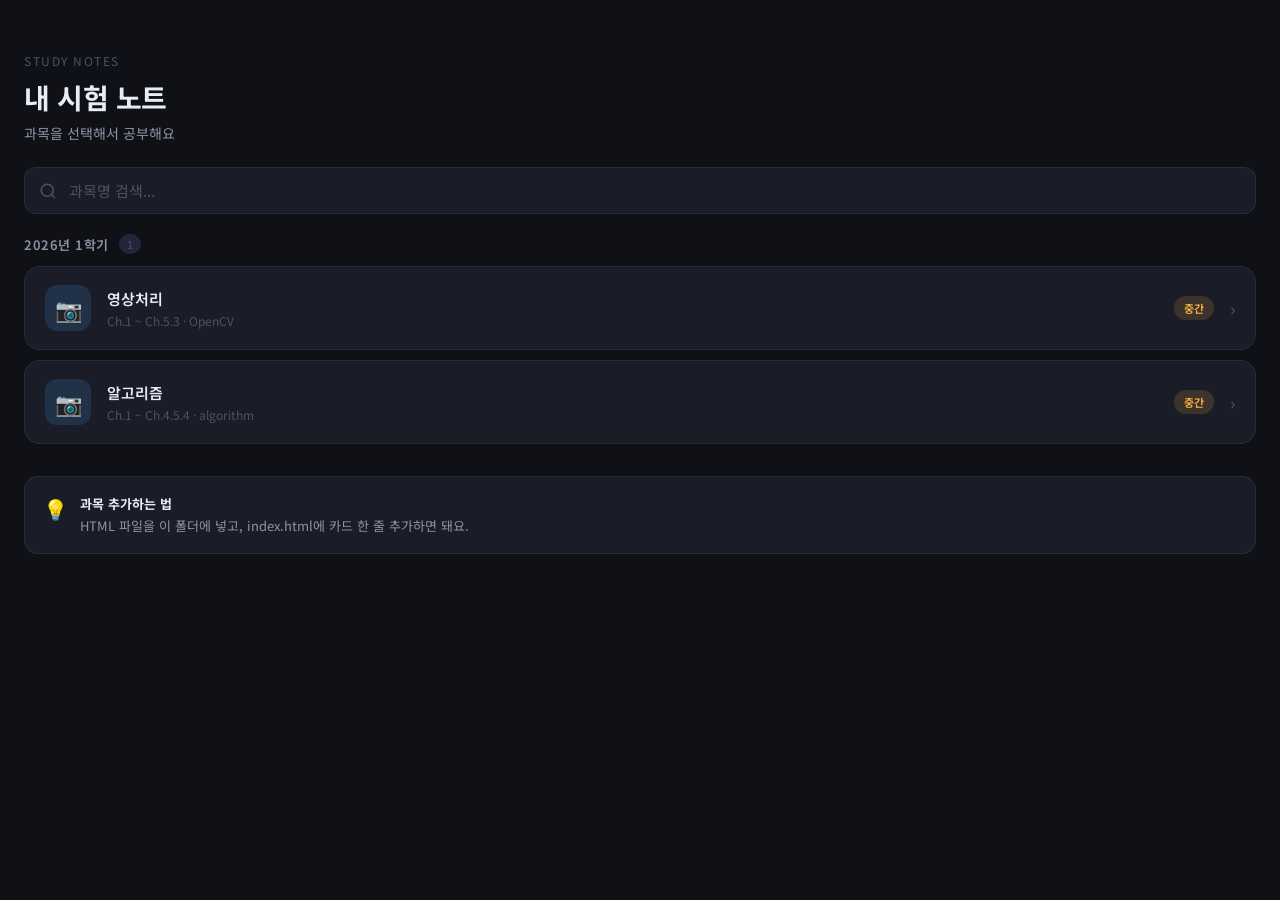
==== index.html @ 45f0d14c "Add files via upload" ====
<!DOCTYPE html>
<html lang="ko">
<head>
<meta charset="UTF-8">
<meta name="viewport" content="width=device-width, initial-scale=1.0, maximum-scale=1.0">
<meta name="apple-mobile-web-app-capable" content="yes">
<meta name="mobile-web-app-capable" content="yes">
<title>내 시험 노트</title>
<style>
  @import url('https://fonts.googleapis.com/css2?family=Noto+Sans+KR:wght@300;400;500;700&display=swap');

  :root {
    --bg: #0f1117;
    --surface: #1a1d27;
    --surface2: #22263a;
    --border: rgba(255,255,255,0.07);
    --text: #e8edf5;
    --text2: #8b95a8;
    --text3: #4a5268;
  }

  * { box-sizing: border-box; margin: 0; padding: 0; -webkit-tap-highlight-color: transparent; }

  body {
    font-family: 'Noto Sans KR', sans-serif;
    background: var(--bg);
    color: var(--text);
    min-height: 100vh;
    padding-bottom: 40px;
  }

  /* 헤더 */
  .header {
    padding: 52px 24px 24px;
  }
  .header-label {
    font-size: 12px;
    color: var(--text3);
    letter-spacing: 1.5px;
    text-transform: uppercase;
    margin-bottom: 8px;
  }
  .header h1 {
    font-size: 28px;
    font-weight: 700;
    letter-spacing: -0.5px;
  }
  .header-sub {
    font-size: 14px;
    color: var(--text2);
    margin-top: 6px;
  }

  /* 검색 */
  .search-wrap {
    padding: 0 24px 20px;
  }
  .search {
    width: 100%;
    background: var(--surface);
    border: 1px solid var(--border);
    border-radius: 12px;
    padding: 12px 16px 12px 44px;
    font-family: 'Noto Sans KR', sans-serif;
    font-size: 15px;
    color: var(--text);
    outline: none;
    -webkit-appearance: none;
    background-image: url("data:image/svg+xml,%3Csvg xmlns='http://www.w3.org/2000/svg' width='18' height='18' viewBox='0 0 24 24' fill='none' stroke='%234a5268' stroke-width='2' stroke-linecap='round' stroke-linejoin='round'%3E%3Ccircle cx='11' cy='11' r='8'/%3E%3Cpath d='m21 21-4.35-4.35'/%3E%3C/svg%3E");
    background-repeat: no-repeat;
    background-position: 14px center;
  }
  .search::placeholder { color: var(--text3); }
  .search:focus { border-color: rgba(255,255,255,0.15); }

  /* 과목 섹션 */
  .section {
    padding: 0 24px;
    margin-bottom: 32px;
  }
  .section-header {
    display: flex;
    align-items: center;
    gap: 10px;
    margin-bottom: 12px;
  }
  .section-title {
    font-size: 13px;
    font-weight: 600;
    color: var(--text2);
    letter-spacing: 0.5px;
  }
  .section-count {
    font-size: 11px;
    color: var(--text3);
    background: var(--surface2);
    padding: 2px 8px;
    border-radius: 20px;
  }

  /* 카드 */
  .card {
    background: var(--surface);
    border: 1px solid var(--border);
    border-radius: 16px;
    padding: 18px 20px;
    margin-bottom: 10px;
    display: flex;
    align-items: center;
    gap: 16px;
    cursor: pointer;
    transition: all 0.15s;
    text-decoration: none;
    color: inherit;
    -webkit-user-select: none;
    user-select: none;
  }
  .card:active {
    transform: scale(0.98);
    background: var(--surface2);
  }

  /* 카드 아이콘 */
  .card-icon {
    width: 46px;
    height: 46px;
    border-radius: 12px;
    display: flex;
    align-items: center;
    justify-content: center;
    font-size: 22px;
    flex-shrink: 0;
  }

  /* 카드 텍스트 */
  .card-body { flex: 1; min-width: 0; }
  .card-title {
    font-size: 15px;
    font-weight: 600;
    color: var(--text);
    margin-bottom: 3px;
    white-space: nowrap;
    overflow: hidden;
    text-overflow: ellipsis;
  }
  .card-sub {
    font-size: 12px;
    color: var(--text3);
  }

  /* 배지 */
  .card-badge {
    font-size: 11px;
    font-weight: 600;
    padding: 4px 10px;
    border-radius: 20px;
    flex-shrink: 0;
  }
  .badge-mid { background: rgba(255,179,71,0.15); color: #ffb347; }
  .badge-final { background: rgba(255,107,122,0.15); color: #ff6b7a; }
  .badge-all { background: rgba(74,158,255,0.15); color: #4a9eff; }

  /* 화살표 */
  .card-arrow {
    color: var(--text3);
    font-size: 18px;
    flex-shrink: 0;
  }

  /* 색상 팔레트 */
  .c-blue { background: rgba(74,158,255,0.15); }
  .c-teal { background: rgba(48,217,160,0.15); }
  .c-purple { background: rgba(179,157,255,0.15); }
  .c-red { background: rgba(255,107,122,0.15); }
  .c-amber { background: rgba(255,179,71,0.15); }
  .c-green { background: rgba(125,218,88,0.15); }
  .c-pink { background: rgba(255,100,180,0.15); }

  /* 빈 상태 */
  .empty {
    text-align: center;
    padding: 60px 24px;
    color: var(--text3);
    font-size: 14px;
    display: none;
  }

  /* 하단 안내 */
  .footer {
    padding: 0 24px;
    margin-top: 8px;
  }
  .footer-card {
    background: var(--surface);
    border: 1px solid var(--border);
    border-radius: 14px;
    padding: 16px 18px;
    display: flex;
    align-items: flex-start;
    gap: 12px;
  }
  .footer-icon {
    font-size: 20px;
    flex-shrink: 0;
    margin-top: 1px;
  }
  .footer-text {
    font-size: 13px;
    color: var(--text2);
    line-height: 1.7;
  }
  .footer-text strong { color: var(--text); }
</style>
</head>
<body>

<div class="header">
  <div class="header-label">Study Notes</div>
  <h1>내 시험 노트</h1>
  <p class="header-sub">과목을 선택해서 공부해요</p>
</div>

<div class="search-wrap">
  <input class="search" type="text" placeholder="과목명 검색..." oninput="filterCards(this.value)">
</div>

<!-- 2026-1학기 -->
<div class="section" id="section-2026-1">
  <div class="section-header">
    <span class="section-title">2026년 1학기</span>
    <span class="section-count" id="count-2026-1">1</span>
  </div>

  <a class="card" href="cv_midterm.html" data-title="영상처리 중간고사">
    <div class="card-icon c-blue">📷</div>
    <div class="card-body">
      <div class="card-title">영상처리</div>
      <div class="card-sub">Ch.1 ~ Ch.5.3 · OpenCV</div>
    </div>
    <span class="card-badge badge-mid">중간</span>
    <span class="card-arrow">›</span>
  </a>

  <a class="card" href="algorithm_midterm.html" data-title="알고리즘 중간고사">
    <div class="card-icon c-blue">📷</div>
    <div class="card-body">
      <div class="card-title">알고리즘</div>
      <div class="card-sub">Ch.1 ~ Ch.4.5.4 · algorithm</div>
    </div>
    <span class="card-badge badge-mid">중간</span>
    <span class="card-arrow">›</span>
  </a>

  <!-- 여기에 과목 추가 예시 (주석 처리됨) -->
  <!--
  <a class="card" href="자료구조_시험대비.html" data-title="자료구조 중간고사">
    <div class="card-icon c-teal">🌲</div>
    <div class="card-body">
      <div class="card-title">자료구조</div>
      <div class="card-sub">스택, 큐, 트리, 그래프</div>
    </div>
    <span class="card-badge badge-mid">중간</span>
    <span class="card-arrow">›</span>
  </a>
  -->

</div>

<div class="empty" id="empty-state">검색 결과가 없어요 😢</div>

<div class="footer">
  <div class="footer-card">
    <div class="footer-icon">💡</div>
    <div class="footer-text">
      <strong>과목 추가하는 법</strong><br>
      HTML 파일을 이 폴더에 넣고, index.html에 카드 한 줄 추가하면 돼요.
    </div>
  </div>
</div>

<script>
function filterCards(query) {
  const q = query.trim().toLowerCase();
  const cards = document.querySelectorAll('.card');
  let visible = 0;

  cards.forEach(card => {
    const title = card.dataset.title.toLowerCase();
    const text = card.innerText.toLowerCase();
    const match = !q || title.includes(q) || text.includes(q);
    card.style.display = match ? 'flex' : 'none';
    if (match) visible++;
  });

  document.getElementById('empty-state').style.display = visible === 0 ? 'block' : 'none';
}
</script>

</body>
</html>
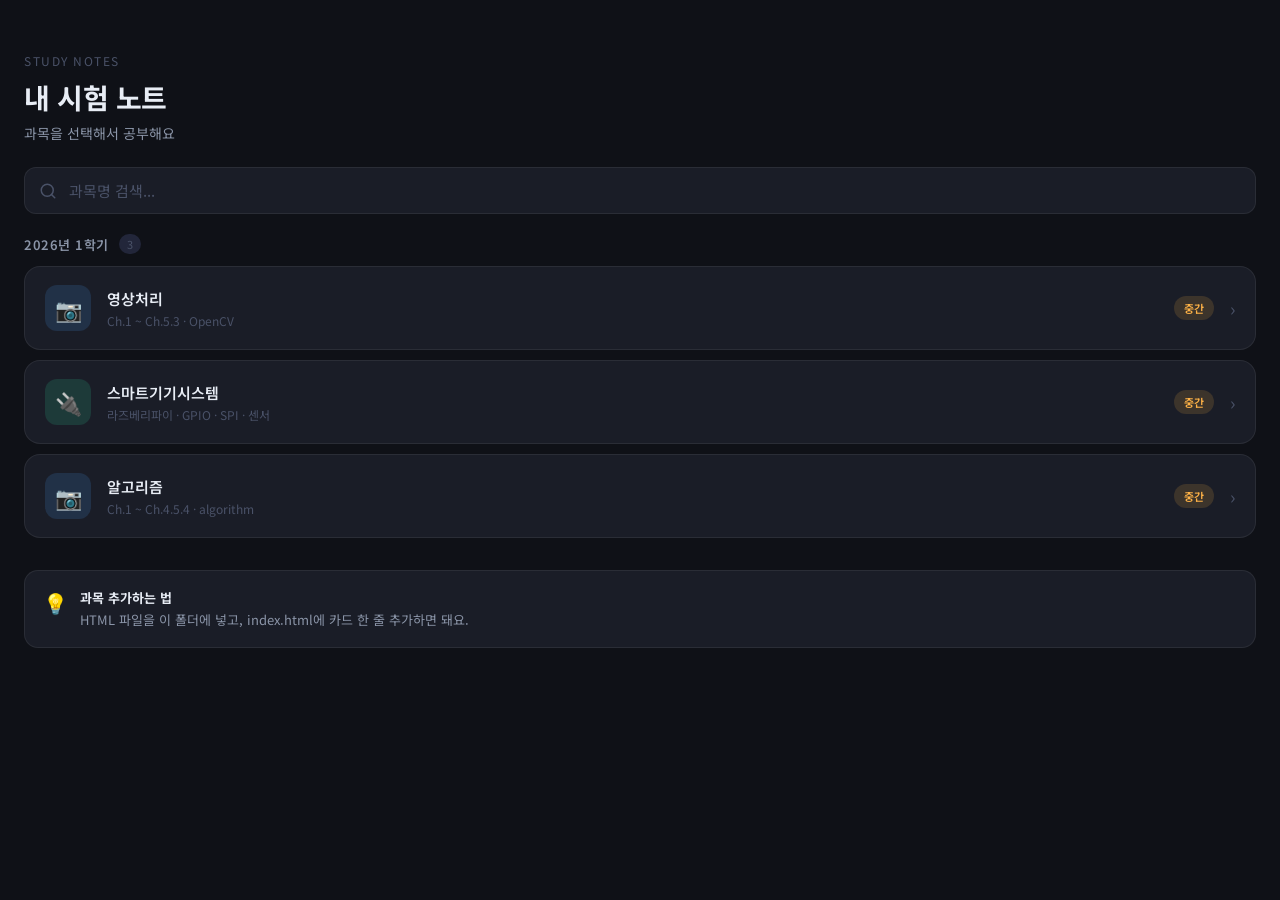
==== commit a0698eee: "스마기 추가" ====
--- a/index.html
+++ b/index.html
@@ -228,7 +228,7 @@
 <div class="section" id="section-2026-1">
   <div class="section-header">
     <span class="section-title">2026년 1학기</span>
-    <span class="section-count" id="count-2026-1">1</span>
+    <span class="section-count" id="count-2026-1">3</span>
   </div>
 
   <a class="card" href="cv_midterm.html" data-title="영상처리 중간고사">
@@ -236,6 +236,16 @@
     <div class="card-body">
       <div class="card-title">영상처리</div>
       <div class="card-sub">Ch.1 ~ Ch.5.3 · OpenCV</div>
+    </div>
+    <span class="card-badge badge-mid">중간</span>
+    <span class="card-arrow">›</span>
+  </a>
+
+  <a class="card" href="smart_midterm.html" data-title="스마트기기시스템 중간고사">
+    <div class="card-icon c-teal">🔌</div>
+    <div class="card-body">
+      <div class="card-title">스마트기기시스템</div>
+      <div class="card-sub">라즈베리파이 · GPIO · SPI · 센서</div>
     </div>
     <span class="card-badge badge-mid">중간</span>
     <span class="card-arrow">›</span>
@@ -297,4 +307,4 @@
 </script>
 
 </body>
-</html>
+</html>
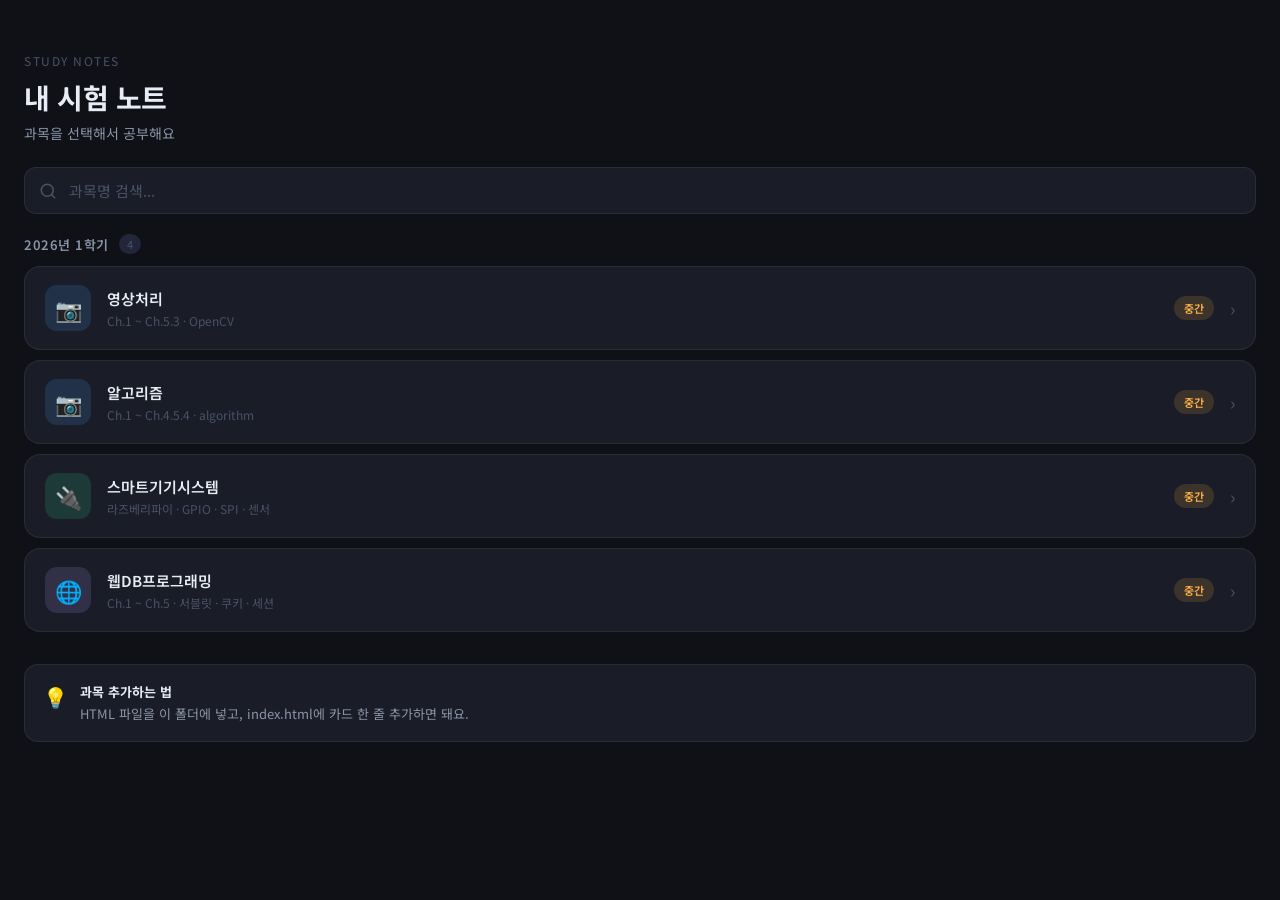
==== commit 131d72fd: "웹db 추가" ====
--- a/index.html
+++ b/index.html
@@ -228,7 +228,7 @@
 <div class="section" id="section-2026-1">
   <div class="section-header">
     <span class="section-title">2026년 1학기</span>
-    <span class="section-count" id="count-2026-1">3</span>
+    <span class="section-count" id="count-2026-1">4</span>
   </div>
 
   <a class="card" href="cv_midterm.html" data-title="영상처리 중간고사">
@@ -241,6 +241,16 @@
     <span class="card-arrow">›</span>
   </a>
 
+  <a class="card" href="algorithm_midterm.html" data-title="알고리즘 중간고사">
+    <div class="card-icon c-blue">📷</div>
+    <div class="card-body">
+      <div class="card-title">알고리즘</div>
+      <div class="card-sub">Ch.1 ~ Ch.4.5.4 · algorithm</div>
+    </div>
+    <span class="card-badge badge-mid">중간</span>
+    <span class="card-arrow">›</span>
+  </a>
+
   <a class="card" href="smart_midterm.html" data-title="스마트기기시스템 중간고사">
     <div class="card-icon c-teal">🔌</div>
     <div class="card-body">
@@ -251,11 +261,11 @@
     <span class="card-arrow">›</span>
   </a>
 
-  <a class="card" href="algorithm_midterm.html" data-title="알고리즘 중간고사">
-    <div class="card-icon c-blue">📷</div>
-    <div class="card-body">
-      <div class="card-title">알고리즘</div>
-      <div class="card-sub">Ch.1 ~ Ch.4.5.4 · algorithm</div>
+  <a class="card" href="webDB_midterm.html" data-title="웹DB프로그래밍 중간고사">
+    <div class="card-icon c-purple">🌐</div>
+    <div class="card-body">
+      <div class="card-title">웹DB프로그래밍</div>
+      <div class="card-sub">Ch.1 ~ Ch.5 · 서블릿 · 쿠키 · 세션</div>
     </div>
     <span class="card-badge badge-mid">중간</span>
     <span class="card-arrow">›</span>
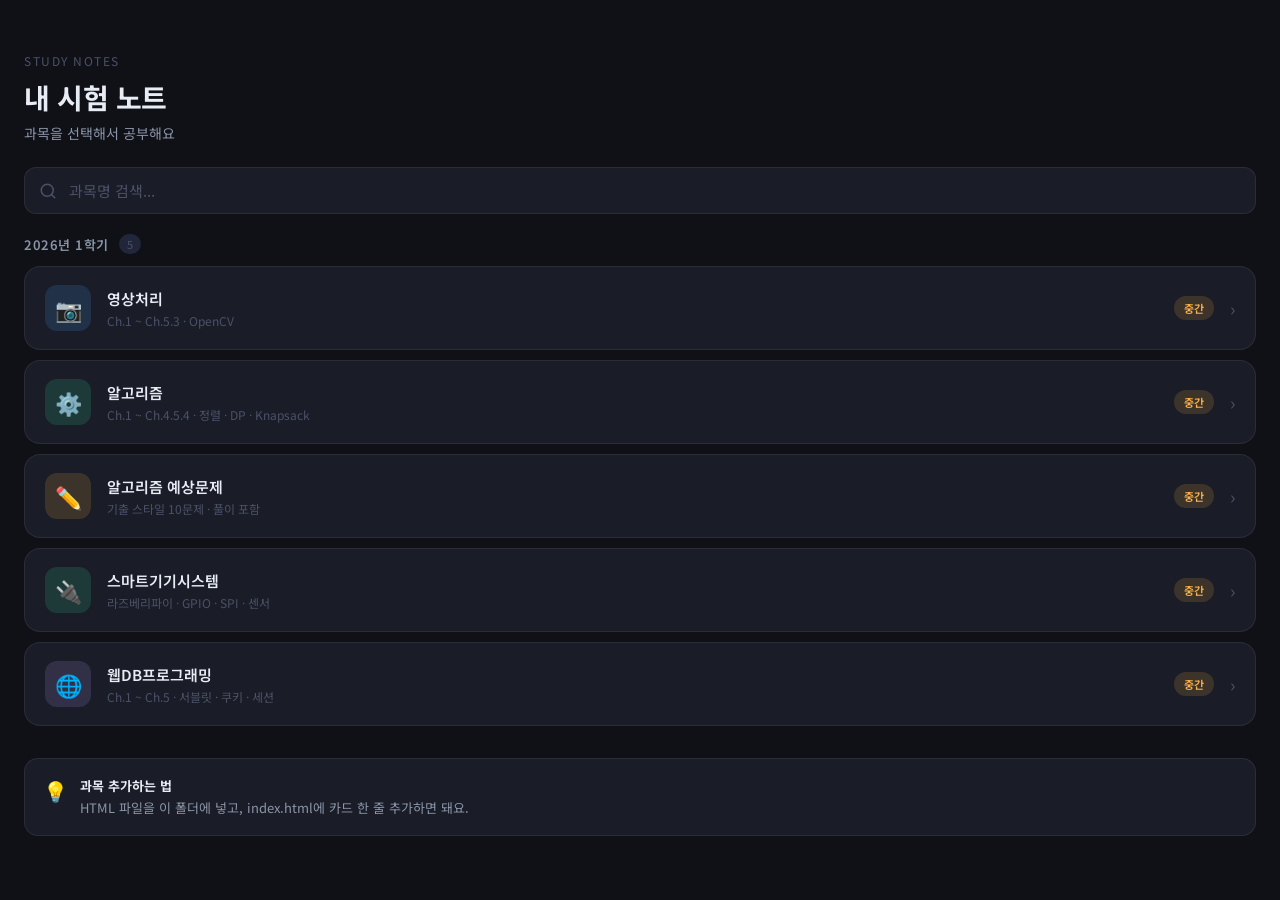
==== commit 8768497a: "알고리즘 연습문제" ====
--- a/index.html
+++ b/index.html
@@ -228,7 +228,7 @@
 <div class="section" id="section-2026-1">
   <div class="section-header">
     <span class="section-title">2026년 1학기</span>
-    <span class="section-count" id="count-2026-1">4</span>
+    <span class="section-count" id="count-2026-1">5</span>
   </div>
 
   <a class="card" href="cv_midterm.html" data-title="영상처리 중간고사">
@@ -242,10 +242,20 @@
   </a>
 
   <a class="card" href="algorithm_midterm.html" data-title="알고리즘 중간고사">
-    <div class="card-icon c-blue">📷</div>
+    <div class="card-icon c-teal">⚙️</div>
     <div class="card-body">
       <div class="card-title">알고리즘</div>
-      <div class="card-sub">Ch.1 ~ Ch.4.5.4 · algorithm</div>
+      <div class="card-sub">Ch.1 ~ Ch.4.5.4 · 정렬 · DP · Knapsack</div>
+    </div>
+    <span class="card-badge badge-mid">중간</span>
+    <span class="card-arrow">›</span>
+  </a>
+
+  <a class="card" href="algorithm_practice.html" data-title="알고리즘 예상문제">
+    <div class="card-icon c-amber">✏️</div>
+    <div class="card-body">
+      <div class="card-title">알고리즘 예상문제</div>
+      <div class="card-sub">기출 스타일 10문제 · 풀이 포함</div>
     </div>
     <span class="card-badge badge-mid">중간</span>
     <span class="card-arrow">›</span>
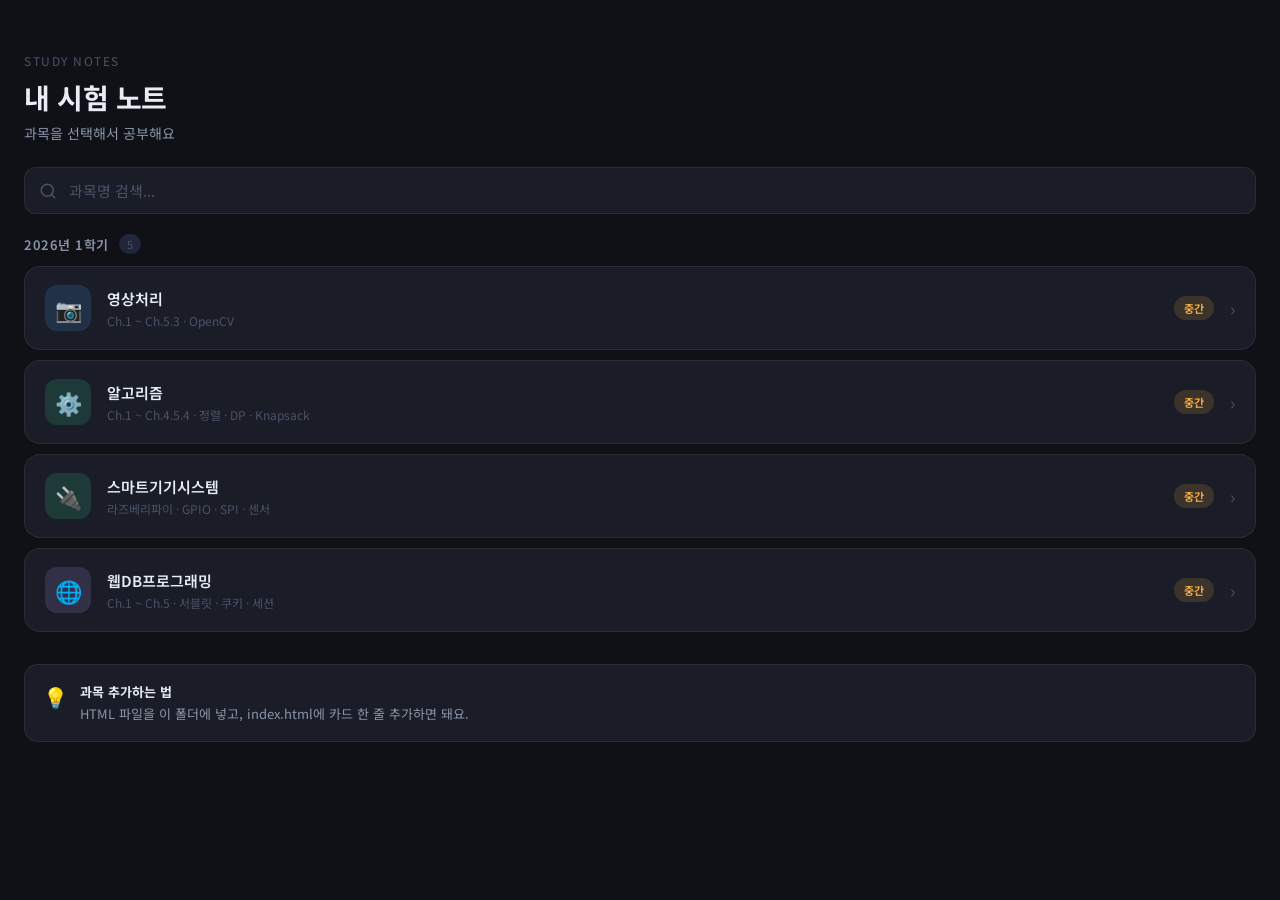
==== commit a3122ec1: "웹데베 함수 정리" ====
--- a/index.html
+++ b/index.html
@@ -251,16 +251,6 @@
     <span class="card-arrow">›</span>
   </a>
 
-  <a class="card" href="algorithm_practice.html" data-title="알고리즘 예상문제">
-    <div class="card-icon c-amber">✏️</div>
-    <div class="card-body">
-      <div class="card-title">알고리즘 예상문제</div>
-      <div class="card-sub">기출 스타일 10문제 · 풀이 포함</div>
-    </div>
-    <span class="card-badge badge-mid">중간</span>
-    <span class="card-arrow">›</span>
-  </a>
-
   <a class="card" href="smart_midterm.html" data-title="스마트기기시스템 중간고사">
     <div class="card-icon c-teal">🔌</div>
     <div class="card-body">
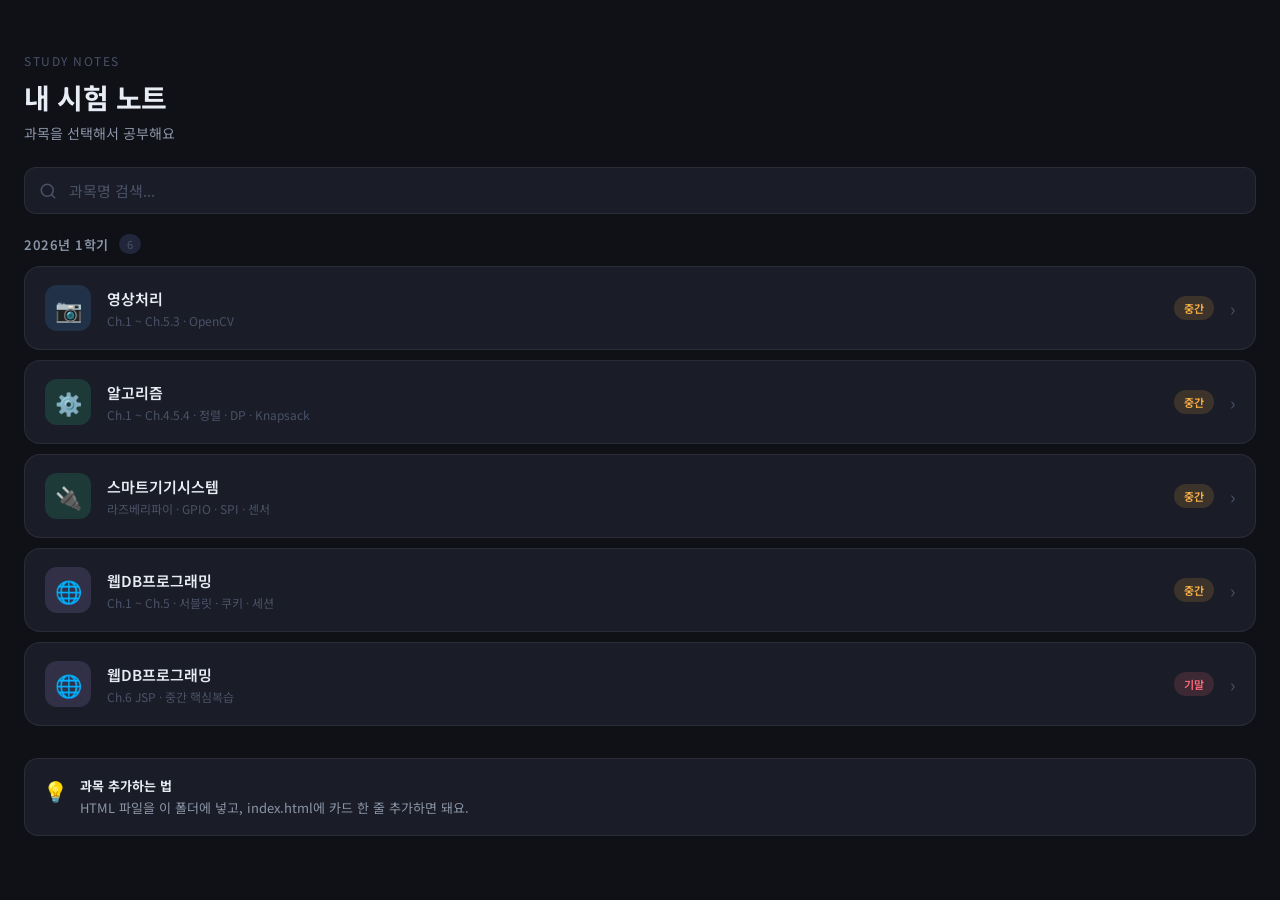
==== commit bb4887fc: "웹db 챕터6" ====
--- a/index.html
+++ b/index.html
@@ -228,7 +228,7 @@
 <div class="section" id="section-2026-1">
   <div class="section-header">
     <span class="section-title">2026년 1학기</span>
-    <span class="section-count" id="count-2026-1">5</span>
+    <span class="section-count" id="count-2026-1">6</span>
   </div>
 
   <a class="card" href="cv_midterm.html" data-title="영상처리 중간고사">
@@ -268,6 +268,16 @@
       <div class="card-sub">Ch.1 ~ Ch.5 · 서블릿 · 쿠키 · 세션</div>
     </div>
     <span class="card-badge badge-mid">중간</span>
+    <span class="card-arrow">›</span>
+  </a>
+
+  <a class="card" href="webDB_final.html" data-title="웹DB프로그래밍 기말고사">
+    <div class="card-icon c-purple">🌐</div>
+    <div class="card-body">
+      <div class="card-title">웹DB프로그래밍</div>
+      <div class="card-sub">Ch.6 JSP · 중간 핵심복습</div>
+    </div>
+    <span class="card-badge badge-final">기말</span>
     <span class="card-arrow">›</span>
   </a>
 
